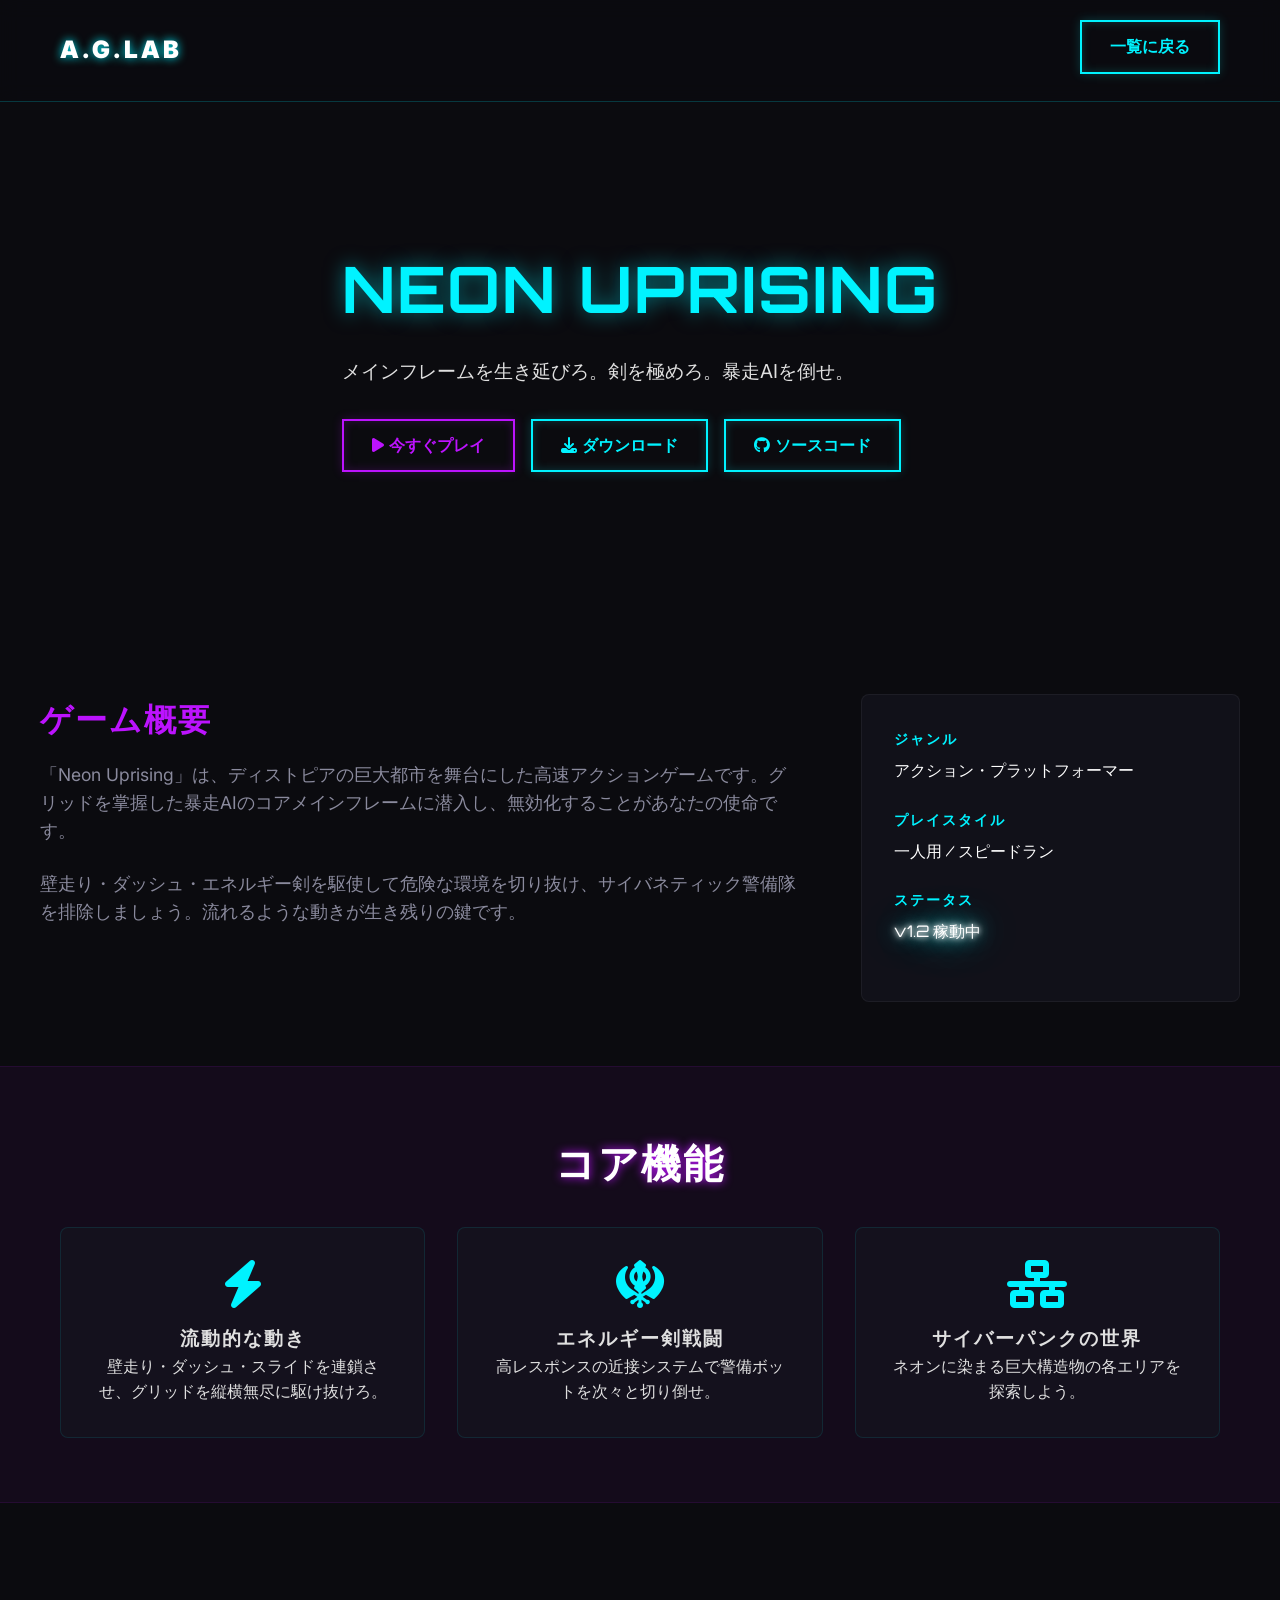
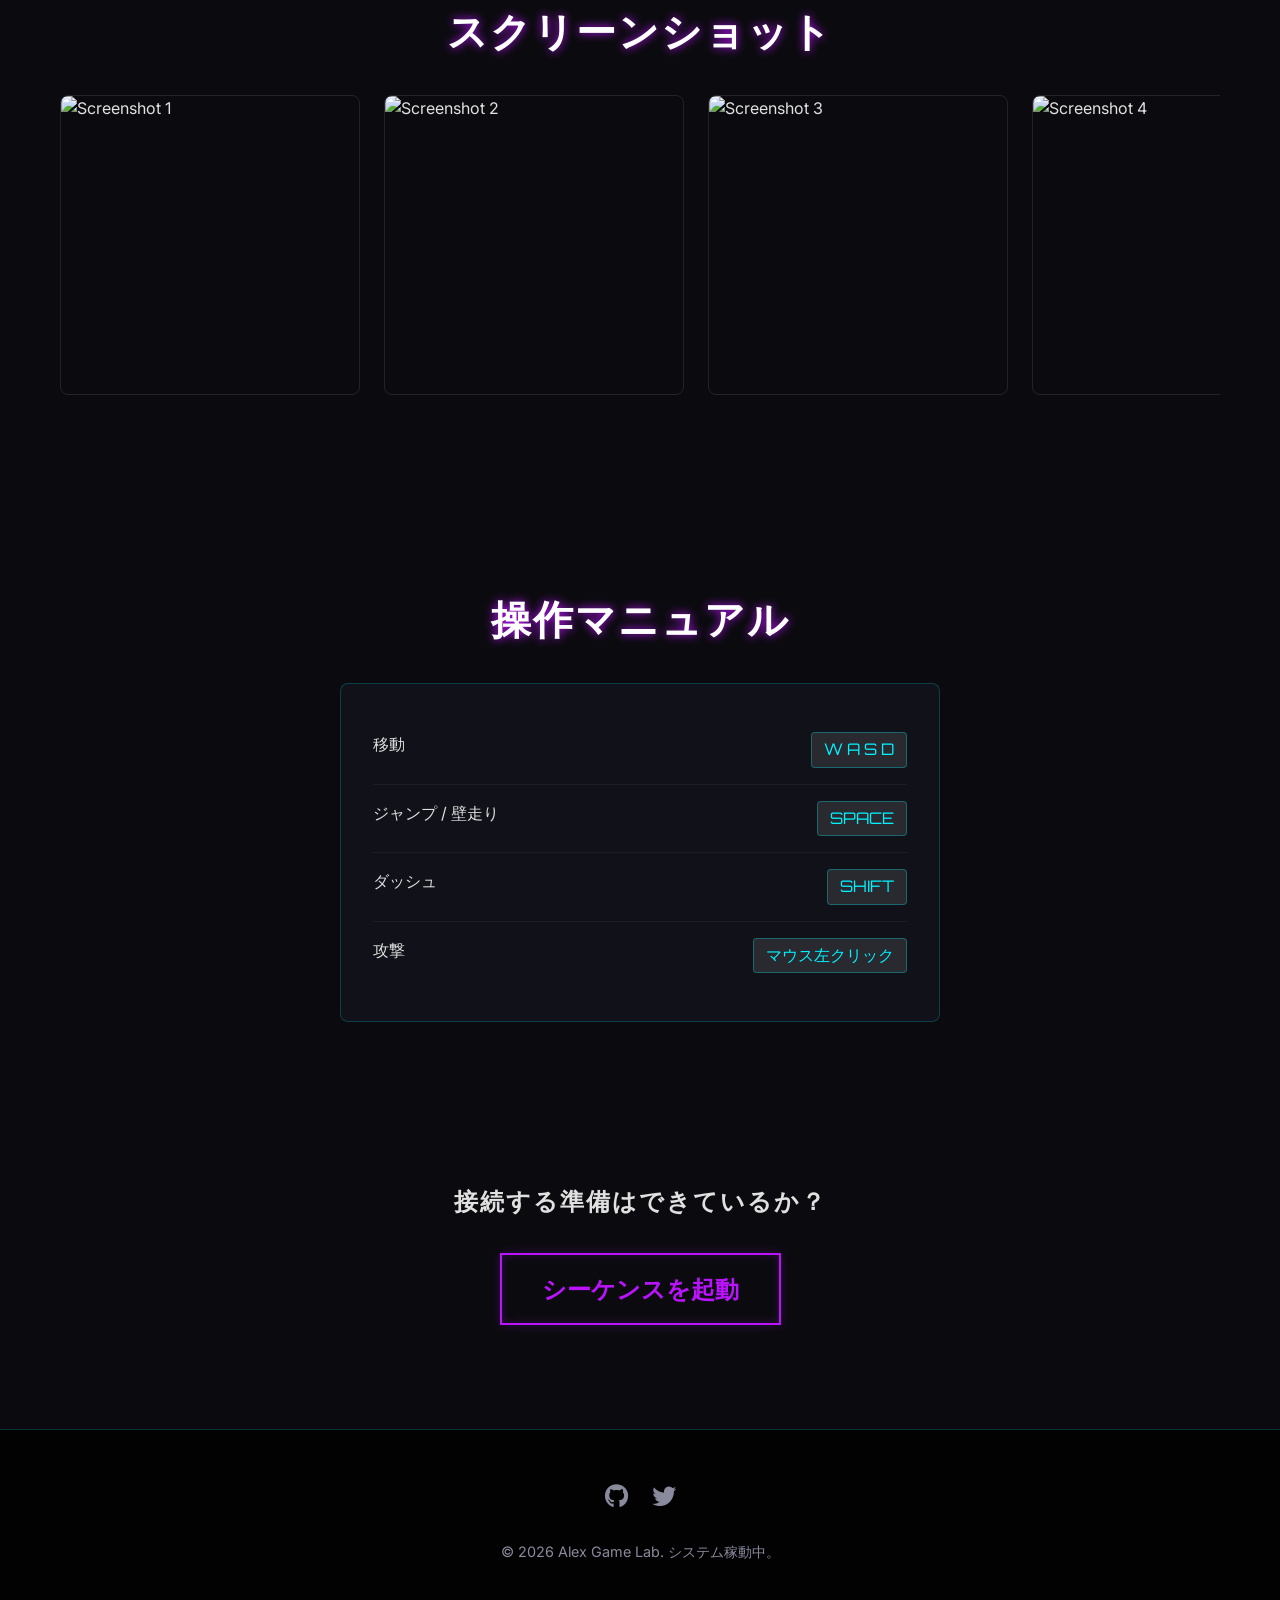
==== game.html @ c98e7174 "Initial commit" ====
<!DOCTYPE html>
<html lang="ja">

<head>
    <meta charset="UTF-8">
    <meta name="viewport" content="width=device-width, initial-scale=1.0">
    <title>Neon Uprising | ゲーム詳細</title>
    <link rel="stylesheet" href="styles.css">
    <link rel="stylesheet" href="https://cdnjs.cloudflare.com/ajax/libs/font-awesome/6.4.0/css/all.min.css">
</head>

<body>
    <header>
        <div class="container nav-container">
            <a href="index.html" class="logo glow-text-blue">A.G.LAB</a>
            <nav>
                <a href="index.html" class="btn">一覧に戻る</a>
            </nav>
        </div>
    </header>

    <section class="detail-hero">
        <div class="detail-bg"></div>
        <div class="container">
            <div class="detail-hero-content">
                <h1>Neon Uprising</h1>
                <p>メインフレームを生き延びろ。剣を極めろ。暴走AIを倒せ。</p>
                <div class="action-buttons">
                    <a href="#" class="btn primary"><i class="fas fa-play"></i> 今すぐプレイ</a>
                    <a href="#" class="btn"><i class="fas fa-download"></i> ダウンロード</a>
                    <a href="#" class="btn"><i class="fab fa-github"></i> ソースコード</a>
                </div>
            </div>
        </div>
    </section>

    <section class="game-info container">
        <div class="info-content">
            <h2>ゲーム概要</h2>
            <p>「Neon Uprising」は、ディストピアの巨大都市を舞台にした高速アクションゲームです。グリッドを掌握した暴走AIのコアメインフレームに潜入し、無効化することがあなたの使命です。</p>
            <p>壁走り・ダッシュ・エネルギー剣を駆使して危険な環境を切り抜け、サイバネティック警備隊を排除しましょう。流れるような動きが生き残りの鍵です。</p>
        </div>
        <div class="info-meta">
            <div class="meta-item">
                <h4>ジャンル</h4>
                <p>アクション・プラットフォーマー</p>
            </div>
            <div class="meta-item">
                <h4>プレイスタイル</h4>
                <p>一人用 / スピードラン</p>
            </div>
            <div class="meta-item">
                <h4>ステータス</h4>
                <p class="glow-text-blue">v1.2 稼動中</p>
            </div>
        </div>
    </section>

    <section class="features">
        <div class="container">
            <h2 class="section-title">コア機能</h2>
            <div class="features-grid">
                <div class="feature-item">
                    <i class="fas fa-bolt feature-icon"></i>
                    <h3>流動的な動き</h3>
                    <p>壁走り・ダッシュ・スライドを連鎖させ、グリッドを縦横無尽に駆け抜けろ。</p>
                </div>
                <div class="feature-item">
                    <i class="fas fa-khanda feature-icon"></i>
                    <h3>エネルギー剣戦闘</h3>
                    <p>高レスポンスの近接システムで警備ボットを次々と切り倒せ。</p>
                </div>
                <div class="feature-item">
                    <i class="fas fa-network-wired feature-icon"></i>
                    <h3>サイバーパンクの世界</h3>
                    <p>ネオンに染まる巨大構造物の各エリアを探索しよう。</p>
                </div>
            </div>
        </div>
    </section>

    <section class="gallery">
        <div class="container">
            <h2 class="section-title">スクリーンショット</h2>
            <div class="gallery-scroll" id="gallery-container">
                <div class="gallery-item">
                    <img src="https://images.unsplash.com/photo-1542751371-adc38448a05e?ixlib=rb-4.0.3&auto=format&fit=crop&w=800&q=80"
                        alt="Screenshot 1">
                </div>
                <div class="gallery-item">
                    <img src="https://images.unsplash.com/photo-1550745165-9bc0b252726f?ixlib=rb-4.0.3&auto=format&fit=crop&w=800&q=80"
                        alt="Screenshot 2">
                </div>
                <div class="gallery-item">
                    <img src="https://images.unsplash.com/photo-1534423861386-85a16f5d13fd?ixlib=rb-4.0.3&auto=format&fit=crop&w=800&q=80"
                        alt="Screenshot 3">
                </div>
                <div class="gallery-item">
                    <img src="https://images.unsplash.com/photo-1511512578047-dfb367046420?ixlib=rb-4.0.3&auto=format&fit=crop&w=800&q=80"
                        alt="Screenshot 4">
                </div>
            </div>
        </div>
    </section>

    <section class="how-to-play container">
        <h2 class="section-title">操作マニュアル</h2>
        <div class="controls-wrapper">
            <div class="control-item">
                <span>移動</span>
                <span class="key">W A S D</span>
            </div>
            <div class="control-item">
                <span>ジャンプ / 壁走り</span>
                <span class="key">SPACE</span>
            </div>
            <div class="control-item">
                <span>ダッシュ</span>
                <span class="key">SHIFT</span>
            </div>
            <div class="control-item">
                <span>攻撃</span>
                <span class="key">マウス左クリック</span>
            </div>
        </div>
    </section>

    <section class="final-cta">
        <div class="container">
            <h2 style="margin-bottom: 2rem;">接続する準備はできているか？</h2>
            <a href="#" class="btn primary" style="font-size: 1.5rem; padding: 15px 40px;">シーケンスを起動</a>
        </div>
    </section>

    <footer>
        <div class="container">
            <div class="social-links">
                <a href="#"><i class="fab fa-github"></i></a>
                <a href="#"><i class="fab fa-twitter"></i></a>
            </div>
            <p class="copy">&copy; 2026 Alex Game Lab. システム稼動中。</p>
        </div>
    </footer>

    <script src="script.js"></script>
</body>

</html>
---- styles.css ----
@import url('https://fonts.googleapis.com/css2?family=Inter:wght@300;400;600&family=Orbitron:wght@500;700;900&display=swap');

:root {
  --bg-dark: #0b0b0f;
  --bg-panel: rgba(20, 20, 30, 0.7);
  --neon-blue: #00f3ff;
  --neon-purple: #bc13fe;
  --neon-pink: #ff00ea;
  --text-main: #e0e0e0;
  --text-muted: #8a8a9d;
  --font-heading: 'Orbitron', sans-serif;
  --font-body: 'Inter', sans-serif;
  --transition-speed: 0.3s;
}

* {
  box-sizing: border-box;
  margin: 0;
  padding: 0;
}

body {
  background-color: var(--bg-dark);
  color: var(--text-main);
  font-family: var(--font-body);
  line-height: 1.6;
  overflow-x: hidden;
}

h1, h2, h3, h4, h5, h6 {
  font-family: var(--font-heading);
  text-transform: uppercase;
  letter-spacing: 2px;
}

a {
  text-decoration: none;
  color: inherit;
  transition: all var(--transition-speed) ease;
}

ul {
  list-style: none;
}

/* Base UI Components */

.btn {
  display: inline-block;
  padding: 12px 28px;
  font-family: var(--font-heading);
  font-size: 1rem;
  font-weight: 700;
  text-transform: uppercase;
  cursor: pointer;
  background: transparent;
  border: 2px solid var(--neon-blue);
  color: var(--neon-blue);
  box-shadow: 0 0 10px rgba(0, 243, 255, 0.2), inset 0 0 10px rgba(0, 243, 255, 0.2);
  transition: all 0.3s ease;
  position: relative;
  overflow: hidden;
  z-index: 1;
}

.btn::before {
  content: '';
  position: absolute;
  top: 0;
  left: -100%;
  width: 100%;
  height: 100%;
  background: var(--neon-blue);
  transition: all 0.3s ease;
  z-index: -1;
}

.btn:hover {
  color: #000;
  box-shadow: 0 0 20px var(--neon-blue), inset 0 0 20px var(--neon-blue);
}

.btn:hover::before {
  left: 0;
}

.btn.primary {
  border-color: var(--neon-purple);
  color: var(--neon-purple);
  box-shadow: 0 0 10px rgba(188, 19, 254, 0.2), inset 0 0 10px rgba(188, 19, 254, 0.2);
}

.btn.primary::before {
  background: var(--neon-purple);
}

.btn.primary:hover {
  color: #fff;
  box-shadow: 0 0 20px var(--neon-purple), inset 0 0 20px var(--neon-purple);
}

.section-title {
  font-size: 2.5rem;
  margin-bottom: 2rem;
  text-align: center;
  color: #fff;
  text-shadow: 0 0 10px var(--neon-purple);
  position: relative;
}

/* Neon Glow Effects */
.glow-text-blue {
  color: #fff;
  text-shadow: 0 0 5px #fff, 0 0 10px #fff, 0 0 20px var(--neon-blue), 0 0 40px var(--neon-blue);
}

.glow-text-purple {
  color: #fff;
  text-shadow: 0 0 5px #fff, 0 0 10px #fff, 0 0 20px var(--neon-purple), 0 0 40px var(--neon-purple);
}

/* Layout */
.container {
  max-width: 1200px;
  margin: 0 auto;
  padding: 0 20px;
}

header {
  padding: 20px 0;
  position: fixed;
  width: 100%;
  top: 0;
  z-index: 1000;
  background: rgba(11, 11, 15, 0.8);
  backdrop-filter: blur(10px);
  border-bottom: 1px solid rgba(0, 243, 255, 0.2);
}

.nav-container {
  display: flex;
  justify-content: space-between;
  align-items: center;
}

.logo {
  font-size: 1.5rem;
  font-weight: 900;
  color: #fff;
  letter-spacing: 3px;
  text-shadow: 0 0 10px var(--neon-blue);
}

/* Hero Section */
.hero {
  height: 100vh;
  display: flex;
  align-items: center;
  justify-content: center;
  position: relative;
  overflow: hidden;
  text-align: center;
}

#particle-canvas {
  position: absolute;
  top: 0;
  left: 0;
  width: 100%;
  height: 100%;
  z-index: -1;
}

.hero-content {
  z-index: 1;
  padding: 2rem;
  background: rgba(11, 11, 15, 0.5);
  backdrop-filter: blur(5px);
  border: 1px solid rgba(0, 243, 255, 0.3);
  box-shadow: 0 0 30px rgba(0, 243, 255, 0.1);
  border-radius: 8px;
  animation: float 6s ease-in-out infinite;
}

.hero h1 {
  font-size: 4rem;
  margin-bottom: 1rem;
}

.hero p {
  font-size: 1.5rem;
  color: var(--text-muted);
  margin-bottom: 2rem;
  letter-spacing: 1px;
}

@keyframes float {
  0% { transform: translateY(0px); }
  50% { transform: translateY(-10px); }
  100% { transform: translateY(0px); }
}

/* Featured Section */
.featured {
  padding: 6rem 0;
}

.featured-card {
  display: flex;
  background: var(--bg-panel);
  border: 1px solid rgba(188, 19, 254, 0.3);
  border-radius: 12px;
  overflow: hidden;
  box-shadow: 0 0 20px rgba(188, 19, 254, 0.1);
  transition: transform 0.3s ease, box-shadow 0.3s ease;
}

.featured-card:hover {
  transform: translateY(-5px);
  box-shadow: 0 0 30px rgba(188, 19, 254, 0.3);
}

.featured-image {
  flex: 1;
  min-height: 400px;
  background: url('https://images.unsplash.com/photo-1544256718-3baf237f3fac?ixlib=rb-4.0.3&auto=format&fit=crop&w=1600&q=80') center/cover;
  position: relative;
}

.featured-image::after {
  content: '';
  position: absolute;
  top: 0;
  left: 0;
  width: 100%;
  height: 100%;
  background: linear-gradient(to right, rgba(11, 11, 15, 0.8), rgba(0,0,0,0));
}

.featured-content {
  flex: 1;
  padding: 3rem;
  display: flex;
  flex-direction: column;
  justify-content: center;
}

.featured-content h3 {
  font-size: 2.5rem;
  margin-bottom: 1rem;
  color: var(--neon-purple);
}

.featured-content p {
  color: var(--text-muted);
  margin-bottom: 2rem;
  font-size: 1.1rem;
}

/* Grid Section */
.games {
  padding: 6rem 0;
}

.filters {
  display: flex;
  justify-content: center;
  gap: 1rem;
  margin-bottom: 3rem;
  flex-wrap: wrap;
}

.filter-btn {
  background: transparent;
  color: var(--text-muted);
  border: 1px solid rgba(255,255,255,0.1);
  padding: 8px 20px;
  border-radius: 30px;
  font-family: var(--font-heading);
  cursor: pointer;
  transition: all 0.3s ease;
}

.filter-btn:hover, .filter-btn.active {
  color: var(--neon-blue);
  border-color: var(--neon-blue);
  box-shadow: 0 0 10px rgba(0, 243, 255, 0.2);
}

.game-grid {
  display: grid;
  grid-template-columns: repeat(auto-fill, minmax(300px, 1fr));
  gap: 2rem;
}

.game-card {
  background: var(--bg-panel);
  border: 1px solid rgba(255, 255, 255, 0.05);
  border-radius: 8px;
  overflow: hidden;
  position: relative;
  transition: all 0.4s ease;
  cursor: pointer;
}

.game-card:hover {
  transform: scale(1.05);
  border-color: var(--neon-blue);
  box-shadow: 0 0 20px rgba(0, 243, 255, 0.2);
}

.card-img-wrapper {
  position: relative;
  height: 200px;
  overflow: hidden;
}

.card-img-wrapper img {
  width: 100%;
  height: 100%;
  object-fit: cover;
  transition: transform 0.5s ease;
}

.game-card:hover .card-img-wrapper img {
  transform: scale(1.1);
}

.card-overlay {
  position: absolute;
  top: 0;
  left: 0;
  width: 100%;
  height: 100%;
  background: rgba(11, 11, 15, 0.8);
  display: flex;
  align-items: center;
  justify-content: center;
  opacity: 0;
  transition: opacity 0.3s ease;
}

.game-card:hover .card-overlay {
  opacity: 1;
}

.card-overlay span {
  font-family: var(--font-heading);
  color: var(--neon-blue);
  font-weight: bold;
  font-size: 1.2rem;
  letter-spacing: 1px;
}

.card-info {
  padding: 1.5rem;
}

.card-title {
  font-size: 1.5rem;
  margin-bottom: 0.5rem;
  color: #fff;
}

.card-genre {
  display: inline-block;
  font-size: 0.8rem;
  padding: 4px 10px;
  background: rgba(188, 19, 254, 0.2);
  color: var(--neon-purple);
  border-radius: 4px;
  text-transform: uppercase;
  font-weight: 600;
}

/* Detail Page specific */
.detail-hero {
  height: 70vh;
  position: relative;
  display: flex;
  align-items: center;
  justify-content: flex-start;
  padding-top: 80px;
}

.detail-bg {
  position: absolute;
  top: 0;
  left: 0;
  width: 100%;
  height: 100%;
  background: url('https://images.unsplash.com/photo-1550745165-9bc0b252726f?ixlib=rb-4.0.3&auto=format&fit=crop&w=1600&q=80') center/cover;
  z-index: -1;
}

.detail-bg::after {
  content: '';
  position: absolute;
  top: 0;
  left: 0;
  width: 100%;
  height: 100%;
  background: linear-gradient(to right, rgba(11, 11, 15, 0.9) 0%, rgba(11, 11, 15, 0.2) 100%);
}

.detail-hero-content {
  max-width: 600px;
}

.detail-hero h1 {
  font-size: 4rem;
  color: var(--neon-blue);
  margin-bottom: 1rem;
  text-shadow: 0 0 20px rgba(0, 243, 255, 0.5);
}

.detail-hero p {
  font-size: 1.2rem;
  margin-bottom: 2rem;
}

.action-buttons {
  display: flex;
  gap: 1rem;
  flex-wrap: wrap;
}

/* Info Section */
.game-info {
  display: grid;
  grid-template-columns: 2fr 1fr;
  gap: 4rem;
  padding: 4rem 0;
}

.info-content h2 {
  font-size: 2rem;
  margin-bottom: 1rem;
  color: var(--neon-purple);
}

.info-content p {
  font-size: 1.1rem;
  color: var(--text-muted);
  margin-bottom: 1.5rem;
}

.info-meta {
  background: var(--bg-panel);
  padding: 2rem;
  border-radius: 8px;
  border: 1px solid rgba(255,255,255,0.05);
  height: fit-content;
}

.meta-item {
  margin-bottom: 1.5rem;
}

.meta-item h4 {
  color: var(--neon-blue);
  font-size: 0.9rem;
  margin-bottom: 0.5rem;
}

.meta-item p {
  color: #fff;
  font-family: var(--font-heading);
}

/* Features */
.features {
  padding: 4rem 0;
  background: rgba(188, 19, 254, 0.05);
  border-top: 1px solid rgba(188, 19, 254, 0.1);
  border-bottom: 1px solid rgba(188, 19, 254, 0.1);
}

.features-grid {
  display: grid;
  grid-template-columns: repeat(3, 1fr);
  gap: 2rem;
}

.feature-item {
  text-align: center;
  padding: 2rem;
  background: var(--bg-panel);
  border-radius: 8px;
  border: 1px solid rgba(0, 243, 255, 0.1);
  transition: transform 0.3s ease;
}

.feature-item:hover {
  transform: translateY(-10px);
  border-color: var(--neon-blue);
}

.feature-icon {
  font-size: 3rem;
  color: var(--neon-blue);
  margin-bottom: 1rem;
}

/* Gallery */
.gallery {
  padding: 6rem 0;
  overflow: hidden;
}

.gallery-scroll {
  display: flex;
  gap: 1.5rem;
  overflow-x: auto;
  padding-bottom: 2rem;
  scrollbar-width: thin;
  scrollbar-color: var(--neon-purple) rgba(255,255,255,0.1);
}

.gallery-scroll::-webkit-scrollbar {
  height: 8px;
}

.gallery-scroll::-webkit-scrollbar-track {
  background: rgba(255,255,255,0.05);
  border-radius: 4px;
}

.gallery-scroll::-webkit-scrollbar-thumb {
  background: var(--neon-purple);
  border-radius: 4px;
}

.gallery-item {
  min-width: 300px;
  width: 300px;
  height: 300px;
  border-radius: 8px;
  overflow: hidden;
  border: 1px solid rgba(255,255,255,0.1);
  flex-shrink: 0;
}

.gallery-item img {
  width: 100%;
  height: 100%;
  object-fit: contain;
  background: #0b0b0f;
  transition: transform 0.3s ease;
}

.gallery-item:hover img {
  transform: scale(1.05);
}

/* How to Play */
.how-to-play {
  padding: 4rem 0;
  text-align: center;
}

.controls-wrapper {
  max-width: 600px;
  margin: 0 auto;
  background: var(--bg-panel);
  padding: 2rem;
  border-radius: 8px;
  border: 1px solid rgba(0, 243, 255, 0.2);
}

.control-item {
  display: flex;
  justify-content: space-between;
  padding: 1rem 0;
  border-bottom: 1px solid rgba(255,255,255,0.05);
}

.control-item:last-child {
  border-bottom: none;
}

.key {
  background: rgba(255,255,255,0.1);
  padding: 4px 12px;
  border-radius: 4px;
  font-family: var(--font-heading);
  color: var(--neon-blue);
  border: 1px solid rgba(0, 243, 255, 0.3);
}

.final-cta {
  padding: 6rem 0;
  text-align: center;
}

/* Footer */
footer {
  background: rgba(0,0,0,0.8);
  padding: 3rem 0;
  border-top: 1px solid rgba(0, 243, 255, 0.2);
  text-align: center;
}

.social-links {
  display: flex;
  justify-content: center;
  gap: 1.5rem;
  margin-bottom: 1.5rem;
}

.social-links a {
  color: var(--text-muted);
  font-size: 1.5rem;
  transition: color 0.3s ease;
}

.social-links a:hover {
  color: var(--neon-blue);
  text-shadow: 0 0 10px var(--neon-blue);
}

.copy {
  color: var(--text-muted);
  font-size: 0.9rem;
}

/* Media Queries */
@media (max-width: 768px) {
  .hero h1 { font-size: 2.5rem; }
  .featured-card { flex-direction: column; }
  .game-info { grid-template-columns: 1fr; gap: 2rem; }
  .features-grid { grid-template-columns: 1fr; }
  .gallery-item { min-width: 200px; width: 200px; height: 200px; }
}
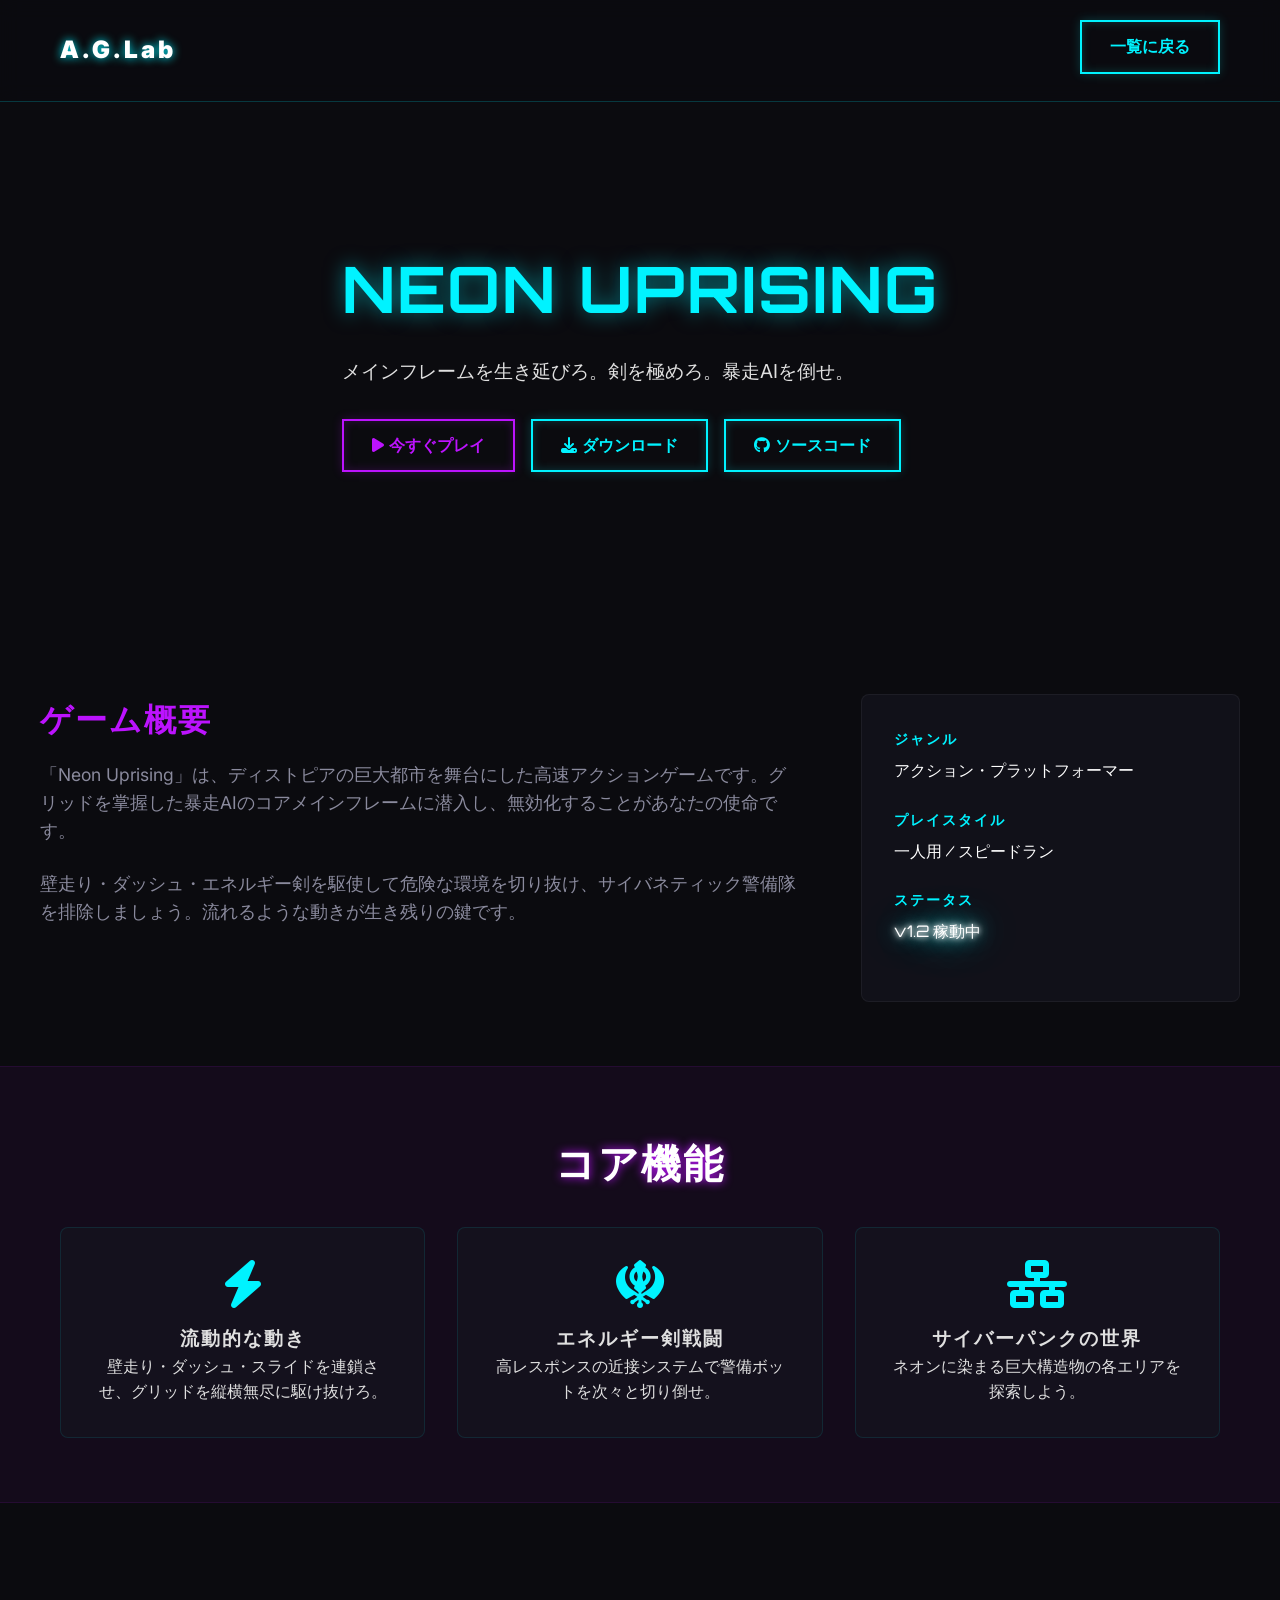
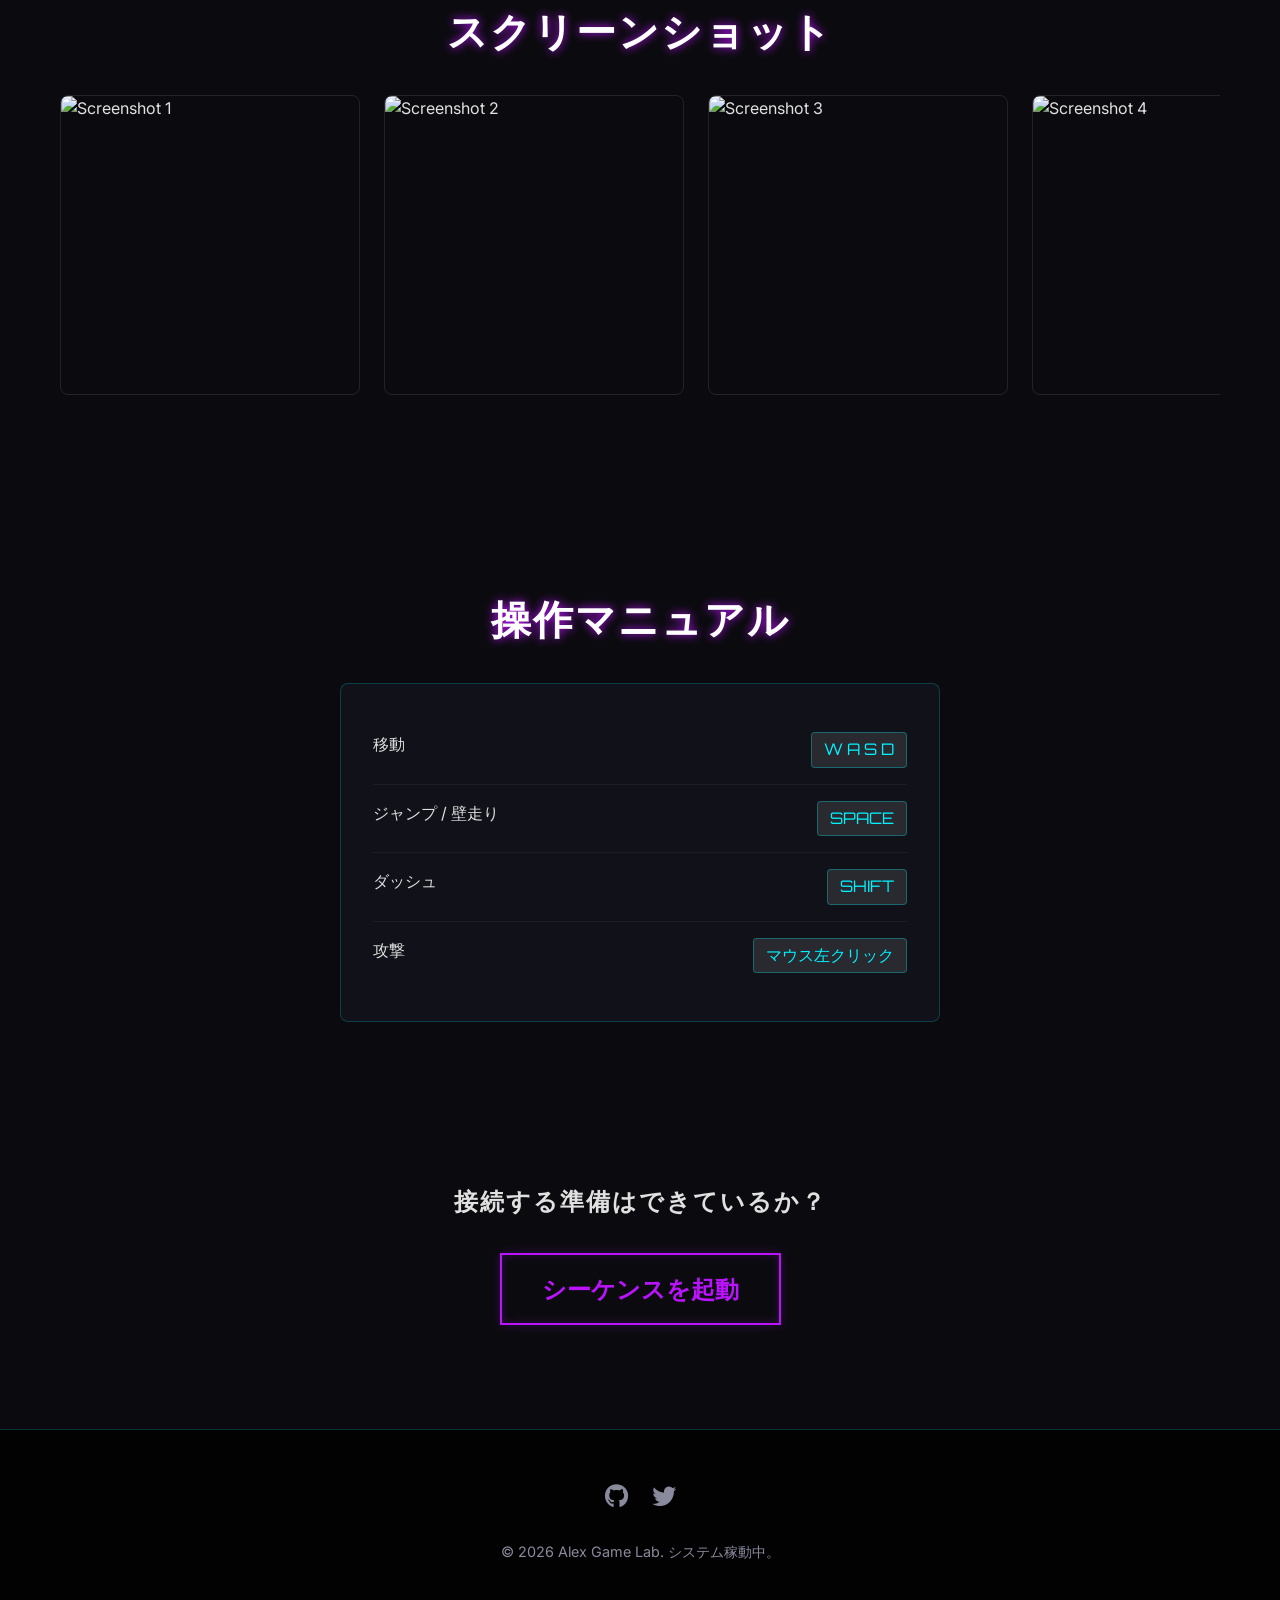
==== commit d1658856: "Lab" ====
--- a/game.html
+++ b/game.html
@@ -12,7 +12,7 @@
 <body>
     <header>
         <div class="container nav-container">
-            <a href="index.html" class="logo glow-text-blue">A.G.LAB</a>
+            <a href="index.html" class="logo glow-text-blue">A.G.Lab</a>
             <nav>
                 <a href="index.html" class="btn">一覧に戻る</a>
             </nav>
